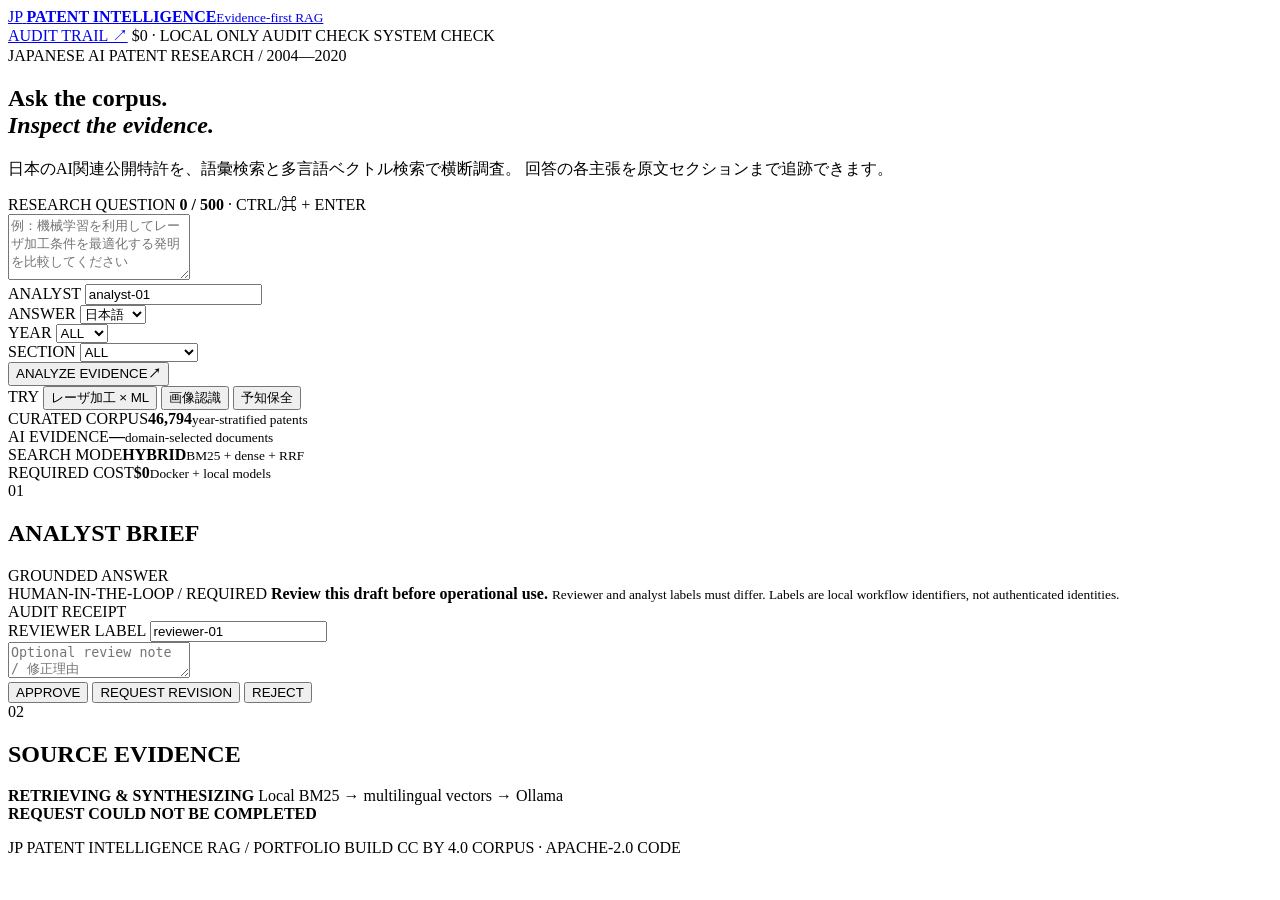
==== apps/web/index.html @ d5b279a7 "Build local Japanese patent RAG portfolio" ====
<!doctype html>
<html lang="ja">
  <head>
    <meta charset="utf-8" />
    <meta name="viewport" content="width=device-width, initial-scale=1" />
    <meta name="description" content="Local hybrid RAG for Japanese AI patent intelligence" />
    <title>JP Patent Intelligence</title>
    <link rel="icon" href="/assets/favicon.svg" type="image/svg+xml" />
    <link rel="stylesheet" href="/assets/styles.css" />
  </head>
  <body>
    <div class="noise"></div>
    <header class="topbar">
      <a class="brand" href="/" aria-label="JP Patent Intelligence home">
        <span class="brand-mark">JP</span>
        <span><strong>PATENT INTELLIGENCE</strong><small>Evidence-first RAG</small></span>
      </a>
      <div class="system-badges">
        <a class="badge audit-link" href="/audit">AUDIT TRAIL ↗</a>
        <span class="badge badge-local"><i></i> $0 · LOCAL ONLY</span>
        <span class="badge" id="auditStatus">AUDIT CHECK</span>
        <span class="badge" id="systemStatus">SYSTEM CHECK</span>
      </div>
    </header>

    <main>
      <section class="hero">
        <div class="eyebrow">JAPANESE AI PATENT RESEARCH / 2004—2020</div>
        <h1>Ask the corpus.<br /><em>Inspect the evidence.</em></h1>
        <p class="hero-copy">
          日本のAI関連公開特許を、語彙検索と多言語ベクトル検索で横断調査。
          回答の各主張を原文セクションまで追跡できます。
        </p>

        <div class="query-panel">
          <div class="query-meta">
            <label for="query">RESEARCH QUESTION</label>
            <span><b id="characterCount">0 / 500</b> · CTRL/⌘ + ENTER</span>
          </div>
          <textarea id="query" maxlength="500" rows="4" aria-keyshortcuts="Control+Enter Meta+Enter" placeholder="例：機械学習を利用してレーザ加工条件を最適化する発明を比較してください"></textarea>
          <div class="query-actions">
            <div class="filter-controls">
              <div class="language-control actor-control">
                <label for="actorId">ANALYST</label>
                <input id="actorId" maxlength="64" value="analyst-01" aria-describedby="actorHelp" />
              </div>
              <div class="language-control">
                <label for="language">ANSWER</label>
                <select id="language">
                  <option value="ja">日本語</option>
                  <option value="ko">한국어</option>
                  <option value="en">English</option>
                </select>
              </div>
              <div class="language-control">
                <label for="year">YEAR</label>
                <select id="year">
                  <option value="">ALL</option>
                  <option>2020</option><option>2017</option><option>2014</option>
                  <option>2011</option><option>2007</option><option>2004</option>
                </select>
              </div>
              <div class="language-control">
                <label for="section">SECTION</label>
                <select id="section">
                  <option value="">ALL</option>
                  <option value="abstract">ABSTRACT</option>
                  <option value="claims">CLAIMS</option>
                  <option value="技術分野">TECH FIELD</option>
                  <option value="背景技術">BACKGROUND</option>
                </select>
              </div>
            </div>
            <button class="primary-button" id="askButton">
              <span>ANALYZE EVIDENCE</span><b>↗</b>
            </button>
          </div>
        </div>

        <div class="examples" aria-label="Example questions">
          <span>TRY</span>
          <button data-query="機械学習を用いたレーザ加工技術の課題と解決手段を比較してください">レーザ加工 × ML</button>
          <button data-query="ニューラルネットワークを利用する画像認識発明にはどのような特徴がありますか">画像認識</button>
          <button data-query="予知保全における特徴量と学習モデルの利用方法を整理してください">予知保全</button>
        </div>
      </section>

      <section class="metrics" aria-label="Corpus statistics">
        <article><span>CURATED CORPUS</span><strong id="documentCount">46,794</strong><small>year-stratified patents</small></article>
        <article><span>AI EVIDENCE</span><strong id="aiDocumentCount">—</strong><small>domain-selected documents</small></article>
        <article><span>SEARCH MODE</span><strong>HYBRID</strong><small>BM25 + dense + RRF</small></article>
        <article><span>REQUIRED COST</span><strong>$0</strong><small>Docker + local models</small></article>
      </section>

      <section class="workspace hidden" id="workspace" aria-live="polite">
        <div class="workspace-head">
          <div><span class="section-number">01</span><h2>ANALYST BRIEF</h2></div>
          <div class="timing" id="timing"></div>
        </div>
        <div class="answer-card">
          <div class="answer-status"><span id="answerMode">GROUNDED ANSWER</span><span id="reviewStatus"></span><span id="modelName"></span></div>
          <div class="answer-body" id="answerBody"></div>
          <div class="review-panel hidden" id="reviewPanel">
            <div class="review-copy">
              <span>HUMAN-IN-THE-LOOP / REQUIRED</span>
              <strong>Review this draft before operational use.</strong>
              <small id="actorHelp">Reviewer and analyst labels must differ. Labels are local workflow identifiers, not authenticated identities.</small>
            </div>
            <div class="audit-receipt"><span>AUDIT RECEIPT</span><code id="auditReceipt"></code></div>
            <div class="reviewer-control">
              <label for="reviewerId">REVIEWER LABEL</label>
              <input id="reviewerId" maxlength="64" value="reviewer-01" />
            </div>
            <textarea id="reviewNotes" rows="2" maxlength="1000" placeholder="Optional review note / 修正理由"></textarea>
            <div class="review-actions">
              <button data-decision="approved">APPROVE</button>
              <button data-decision="needs_revision">REQUEST REVISION</button>
              <button data-decision="rejected">REJECT</button>
            </div>
            <div class="review-result" id="reviewResult"></div>
          </div>
          <div class="disclaimer" id="disclaimer"></div>
        </div>

        <div class="workspace-head evidence-head">
          <div><span class="section-number">02</span><h2>SOURCE EVIDENCE</h2></div>
          <div class="source-count" id="sourceCount"></div>
        </div>
        <div class="source-grid" id="sourceGrid"></div>
      </section>

      <section class="loading hidden" id="loading">
        <div class="loader-orbit"><i></i></div>
        <strong>RETRIEVING &amp; SYNTHESIZING</strong>
        <span>Local BM25 → multilingual vectors → Ollama</span>
      </section>

      <section class="error hidden" id="errorPanel">
        <strong>REQUEST COULD NOT BE COMPLETED</strong>
        <p id="errorText"></p>
      </section>
    </main>

    <dialog id="sourceDialog">
      <button class="dialog-close" id="dialogClose" aria-label="Close">×</button>
      <div id="dialogContent"></div>
    </dialog>

    <footer>
      <span>JP PATENT INTELLIGENCE RAG / PORTFOLIO BUILD</span>
      <span>CC BY 4.0 CORPUS · APACHE-2.0 CODE</span>
    </footer>
    <script src="/assets/app.js" defer></script>
  </body>
</html>
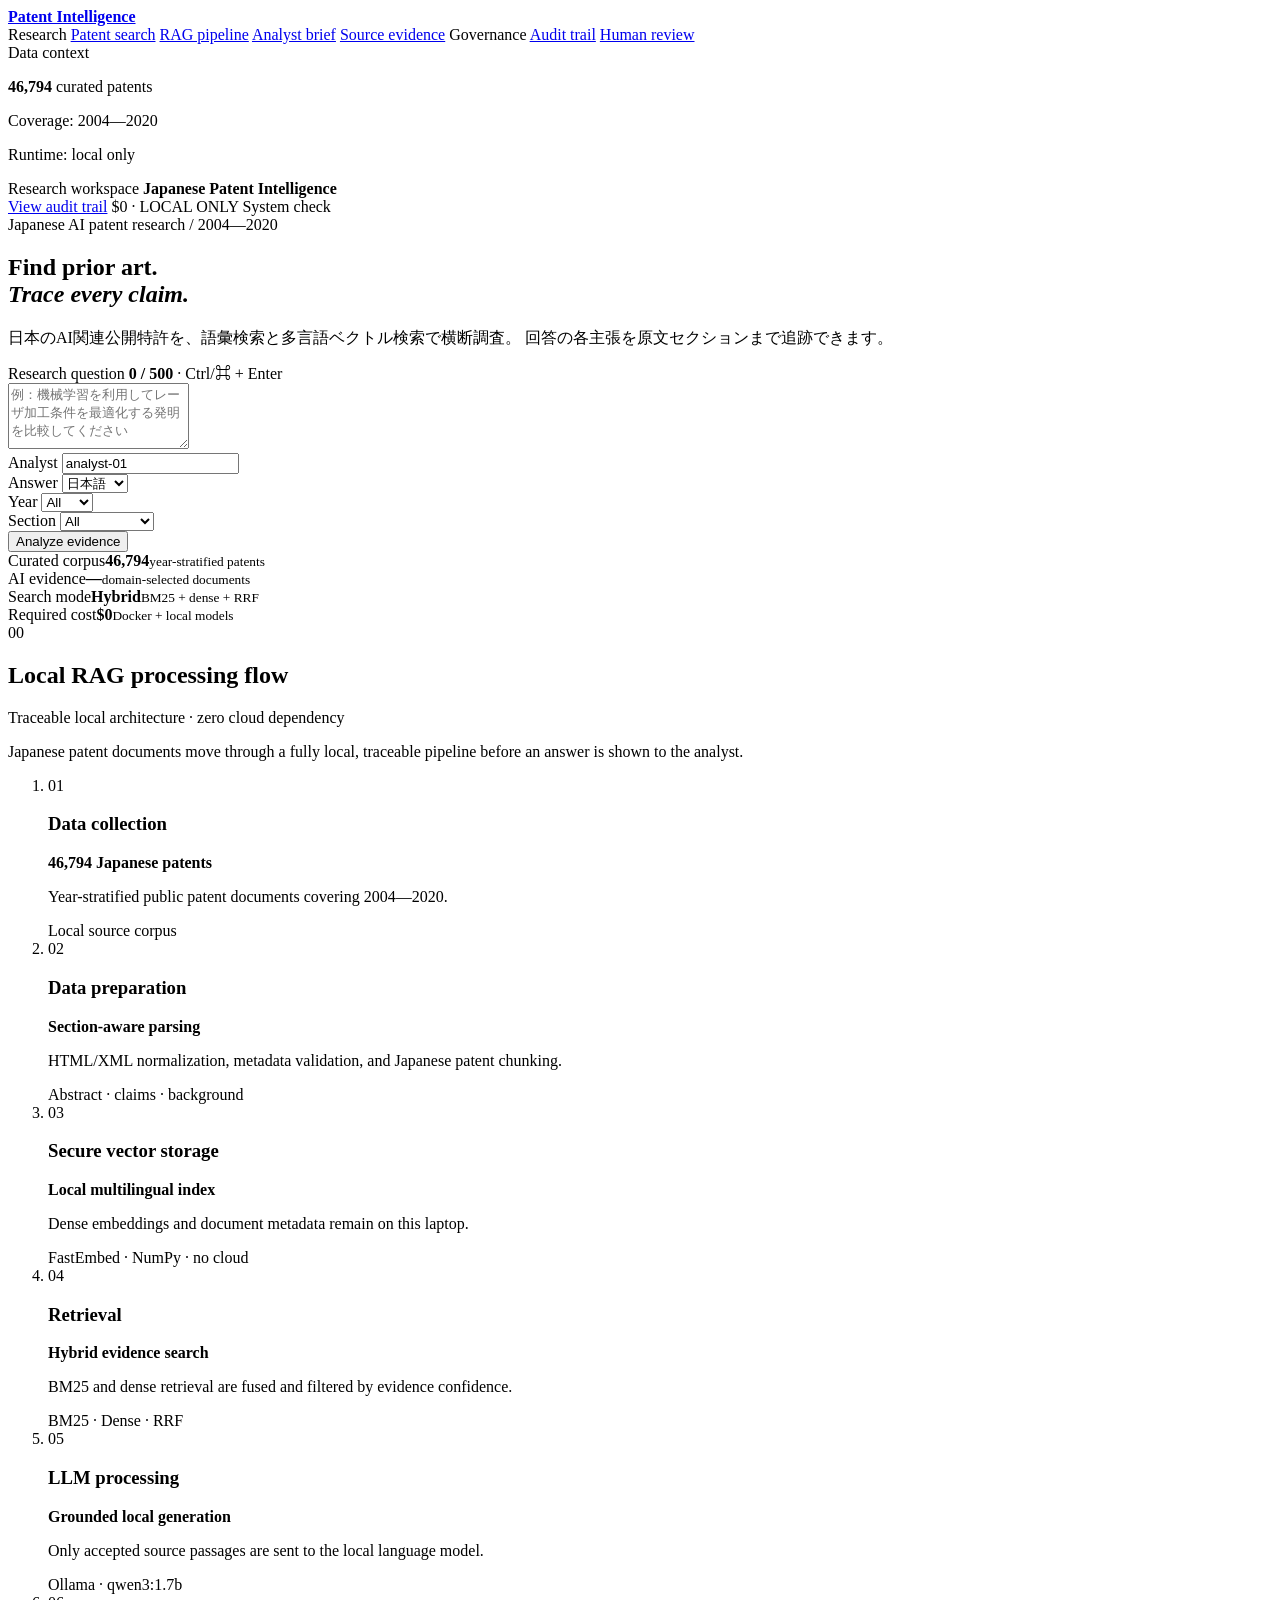
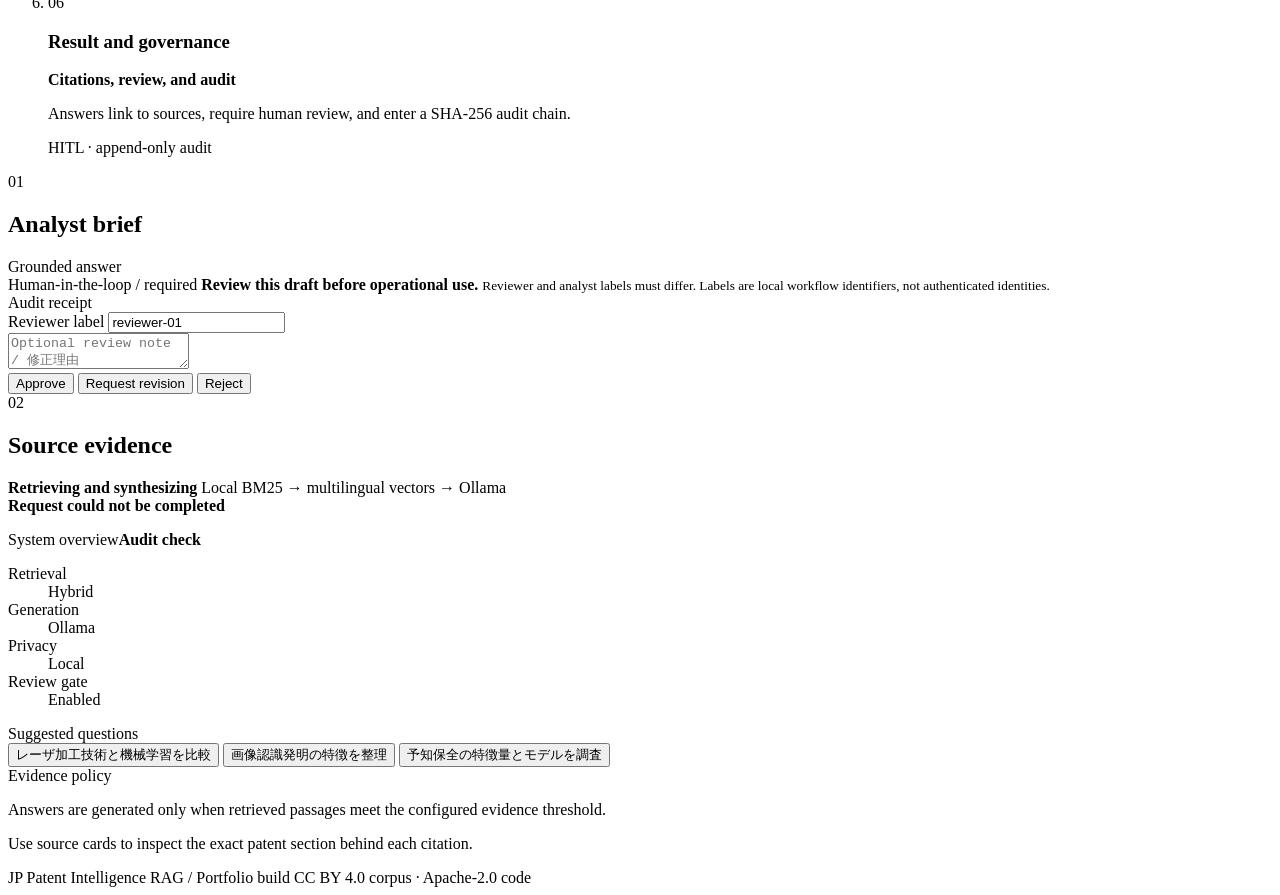
==== commit aca38a96: "Polish Japanese patent RAG portfolio" ====
--- a/apps/web/index.html
+++ b/apps/web/index.html
@@ -9,147 +9,240 @@
     <link rel="stylesheet" href="/assets/styles.css" />
   </head>
   <body>
-    <div class="noise"></div>
-    <header class="topbar">
-      <a class="brand" href="/" aria-label="JP Patent Intelligence home">
-        <span class="brand-mark">JP</span>
-        <span><strong>PATENT INTELLIGENCE</strong><small>Evidence-first RAG</small></span>
-      </a>
-      <div class="system-badges">
-        <a class="badge audit-link" href="/audit">AUDIT TRAIL ↗</a>
-        <span class="badge badge-local"><i></i> $0 · LOCAL ONLY</span>
-        <span class="badge" id="auditStatus">AUDIT CHECK</span>
-        <span class="badge" id="systemStatus">SYSTEM CHECK</span>
+    <div class="app-shell">
+      <aside class="sidebar">
+        <a class="brand" href="/" aria-label="JP Patent Intelligence home">
+          <span><strong>Patent Intelligence</strong></span>
+        </a>
+        <nav aria-label="Primary navigation">
+          <span class="nav-label">Research</span>
+          <a class="nav-item active" href="#research">Patent search</a>
+          <a class="nav-item" href="#pipeline">RAG pipeline</a>
+          <a class="nav-item" href="#results">Analyst brief</a>
+          <a class="nav-item" href="#evidence">Source evidence</a>
+          <span class="nav-label governance-label">Governance</span>
+          <a class="nav-item" href="/audit">Audit trail</a>
+          <a class="nav-item" href="#reviewPanel">Human review</a>
+        </nav>
+        <div class="sidebar-context">
+          <span>Data context</span>
+          <p><b id="sidebarDocumentCount">46,794</b> curated patents</p>
+          <p>Coverage: 2004—2020</p>
+          <p>Runtime: local only</p>
+        </div>
+      </aside>
+
+      <div class="content-shell">
+        <header class="topbar">
+          <div>
+            <span class="breadcrumb">Research workspace</span>
+            <strong>Japanese Patent Intelligence</strong>
+          </div>
+          <div class="system-badges">
+            <a class="badge audit-link" href="/audit">View audit trail</a>
+            <span class="badge badge-local"><i></i> $0 · LOCAL ONLY</span>
+            <span class="badge" id="systemStatus">System check</span>
+          </div>
+        </header>
+
+        <main>
+          <div class="main-column">
+            <section class="hero" id="research">
+              <div class="eyebrow">Japanese AI patent research / 2004—2020</div>
+              <h1>Find prior art.<br /><em>Trace every claim.</em></h1>
+              <p class="hero-copy">
+                日本のAI関連公開特許を、語彙検索と多言語ベクトル検索で横断調査。
+                回答の各主張を原文セクションまで追跡できます。
+              </p>
+
+              <div class="query-panel">
+                <div class="query-meta">
+                  <label for="query">Research question</label>
+                  <span><b id="characterCount">0 / 500</b> · Ctrl/⌘ + Enter</span>
+                </div>
+                <textarea id="query" maxlength="500" rows="4" aria-keyshortcuts="Control+Enter Meta+Enter" placeholder="例：機械学習を利用してレーザ加工条件を最適化する発明を比較してください"></textarea>
+                <div class="query-actions">
+                  <div class="filter-controls">
+                    <div class="language-control actor-control">
+                      <label for="actorId">Analyst</label>
+                      <input id="actorId" maxlength="64" value="analyst-01" aria-describedby="actorHelp" />
+                    </div>
+                    <div class="language-control">
+                      <label for="language">Answer</label>
+                      <select id="language">
+                        <option value="ja">日本語</option>
+                        <option value="ko">한국어</option>
+                        <option value="en">English</option>
+                      </select>
+                    </div>
+                    <div class="language-control">
+                      <label for="year">Year</label>
+                      <select id="year">
+                        <option value="">All</option>
+                        <option>2020</option><option>2017</option><option>2014</option>
+                        <option>2011</option><option>2007</option><option>2004</option>
+                      </select>
+                    </div>
+                    <div class="language-control">
+                      <label for="section">Section</label>
+                      <select id="section">
+                        <option value="">All</option>
+                        <option value="abstract">Abstract</option>
+                        <option value="claims">Claims</option>
+                        <option value="技術分野">Tech field</option>
+                        <option value="背景技術">Background</option>
+                      </select>
+                    </div>
+                  </div>
+                  <button class="primary-button" id="askButton"><span>Analyze evidence</span></button>
+                </div>
+              </div>
+            </section>
+
+            <section class="metrics" aria-label="Corpus statistics">
+              <article><span>Curated corpus</span><strong id="documentCount">46,794</strong><small>year-stratified patents</small></article>
+              <article><span>AI evidence</span><strong id="aiDocumentCount">—</strong><small>domain-selected documents</small></article>
+              <article><span>Search mode</span><strong>Hybrid</strong><small>BM25 + dense + RRF</small></article>
+              <article><span>Required cost</span><strong>$0</strong><small>Docker + local models</small></article>
+            </section>
+
+            <section class="pipeline-section" id="pipeline" aria-labelledby="pipelineTitle">
+              <div class="workspace-head pipeline-head">
+                <div><span class="section-number">00</span><h2 id="pipelineTitle">Local RAG processing flow</h2></div>
+                <div class="source-count">Traceable local architecture · zero cloud dependency</div>
+              </div>
+              <p class="pipeline-intro">
+                Japanese patent documents move through a fully local, traceable pipeline before an answer is shown to the analyst.
+              </p>
+              <ol class="pipeline-grid">
+                <li class="pipeline-card">
+                  <span class="step-index">01</span>
+                  <h3>Data collection</h3>
+                  <strong>46,794 Japanese patents</strong>
+                  <p>Year-stratified public patent documents covering 2004—2020.</p>
+                  <span class="step-tech">Local source corpus</span>
+                </li>
+                <li class="pipeline-card">
+                  <span class="step-index">02</span>
+                  <h3>Data preparation</h3>
+                  <strong>Section-aware parsing</strong>
+                  <p>HTML/XML normalization, metadata validation, and Japanese patent chunking.</p>
+                  <span class="step-tech">Abstract · claims · background</span>
+                </li>
+                <li class="pipeline-card">
+                  <span class="step-index">03</span>
+                  <h3>Secure vector storage</h3>
+                  <strong>Local multilingual index</strong>
+                  <p>Dense embeddings and document metadata remain on this laptop.</p>
+                  <span class="step-tech">FastEmbed · NumPy · no cloud</span>
+                </li>
+                <li class="pipeline-card">
+                  <span class="step-index">04</span>
+                  <h3>Retrieval</h3>
+                  <strong>Hybrid evidence search</strong>
+                  <p>BM25 and dense retrieval are fused and filtered by evidence confidence.</p>
+                  <span class="step-tech">BM25 · Dense · RRF</span>
+                </li>
+                <li class="pipeline-card">
+                  <span class="step-index">05</span>
+                  <h3>LLM processing</h3>
+                  <strong>Grounded local generation</strong>
+                  <p>Only accepted source passages are sent to the local language model.</p>
+                  <span class="step-tech">Ollama · qwen3:1.7b</span>
+                </li>
+                <li class="pipeline-card governance-step">
+                  <span class="step-index">06</span>
+                  <h3>Result and governance</h3>
+                  <strong>Citations, review, and audit</strong>
+                  <p>Answers link to sources, require human review, and enter a SHA-256 audit chain.</p>
+                  <span class="step-tech">HITL · append-only audit</span>
+                </li>
+              </ol>
+            </section>
+
+            <section class="workspace hidden" id="workspace" aria-live="polite">
+              <div class="workspace-head" id="results">
+                <div><span class="section-number">01</span><h2>Analyst brief</h2></div>
+                <div class="timing" id="timing"></div>
+              </div>
+              <div class="answer-card">
+                <div class="answer-status"><span id="answerMode">Grounded answer</span><span id="reviewStatus"></span><span id="modelName"></span></div>
+                <div class="answer-body" id="answerBody"></div>
+                <div class="review-panel hidden" id="reviewPanel">
+                  <div class="review-copy">
+                    <span>Human-in-the-loop / required</span>
+                    <strong>Review this draft before operational use.</strong>
+                    <small id="actorHelp">Reviewer and analyst labels must differ. Labels are local workflow identifiers, not authenticated identities.</small>
+                  </div>
+                  <div class="audit-receipt"><span>Audit receipt</span><code id="auditReceipt"></code></div>
+                  <div class="reviewer-control">
+                    <label for="reviewerId">Reviewer label</label>
+                    <input id="reviewerId" maxlength="64" value="reviewer-01" />
+                  </div>
+                  <textarea id="reviewNotes" rows="2" maxlength="1000" placeholder="Optional review note / 修正理由"></textarea>
+                  <div class="review-actions">
+                    <button data-decision="approved">Approve</button>
+                    <button data-decision="needs_revision">Request revision</button>
+                    <button data-decision="rejected">Reject</button>
+                  </div>
+                  <div class="review-result" id="reviewResult"></div>
+                </div>
+                <div class="disclaimer" id="disclaimer"></div>
+              </div>
+
+              <div class="workspace-head evidence-head" id="evidence">
+                <div><span class="section-number">02</span><h2>Source evidence</h2></div>
+                <div class="source-count" id="sourceCount"></div>
+              </div>
+              <div class="source-grid" id="sourceGrid"></div>
+            </section>
+
+            <section class="loading hidden" id="loading">
+              <div class="loader-orbit"><i></i></div>
+              <strong>Retrieving and synthesizing</strong>
+              <span>Local BM25 → multilingual vectors → Ollama</span>
+            </section>
+            <section class="error hidden" id="errorPanel">
+              <strong>Request could not be completed</strong>
+              <p id="errorText"></p>
+            </section>
+          </div>
+
+          <aside class="right-rail">
+            <section class="rail-card status-card">
+              <div class="rail-heading"><span>System overview</span><b id="auditStatus">Audit check</b></div>
+              <dl>
+                <div><dt>Retrieval</dt><dd>Hybrid</dd></div>
+                <div><dt>Generation</dt><dd>Ollama</dd></div>
+                <div><dt>Privacy</dt><dd>Local</dd></div>
+                <div><dt>Review gate</dt><dd>Enabled</dd></div>
+              </dl>
+            </section>
+            <section class="rail-card examples" aria-label="Example questions">
+              <div class="rail-heading"><span>Suggested questions</span></div>
+              <button data-query="機械学習を用いたレーザ加工技術の課題と解決手段を比較してください">レーザ加工技術と機械学習を比較</button>
+              <button data-query="ニューラルネットワークを利用する画像認識発明にはどのような特徴がありますか">画像認識発明の特徴を整理</button>
+              <button data-query="予知保全における特徴量と学習モデルの利用方法を整理してください">予知保全の特徴量とモデルを調査</button>
+            </section>
+            <section class="rail-card note-card">
+              <div class="rail-heading"><span>Evidence policy</span></div>
+              <p>Answers are generated only when retrieved passages meet the configured evidence threshold.</p>
+              <p>Use source cards to inspect the exact patent section behind each citation.</p>
+            </section>
+          </aside>
+        </main>
+
+        <footer>
+          <span>JP Patent Intelligence RAG / Portfolio build</span>
+          <span>CC BY 4.0 corpus · Apache-2.0 code</span>
+        </footer>
       </div>
-    </header>
-
-    <main>
-      <section class="hero">
-        <div class="eyebrow">JAPANESE AI PATENT RESEARCH / 2004—2020</div>
-        <h1>Ask the corpus.<br /><em>Inspect the evidence.</em></h1>
-        <p class="hero-copy">
-          日本のAI関連公開特許を、語彙検索と多言語ベクトル検索で横断調査。
-          回答の各主張を原文セクションまで追跡できます。
-        </p>
-
-        <div class="query-panel">
-          <div class="query-meta">
-            <label for="query">RESEARCH QUESTION</label>
-            <span><b id="characterCount">0 / 500</b> · CTRL/⌘ + ENTER</span>
-          </div>
-          <textarea id="query" maxlength="500" rows="4" aria-keyshortcuts="Control+Enter Meta+Enter" placeholder="例：機械学習を利用してレーザ加工条件を最適化する発明を比較してください"></textarea>
-          <div class="query-actions">
-            <div class="filter-controls">
-              <div class="language-control actor-control">
-                <label for="actorId">ANALYST</label>
-                <input id="actorId" maxlength="64" value="analyst-01" aria-describedby="actorHelp" />
-              </div>
-              <div class="language-control">
-                <label for="language">ANSWER</label>
-                <select id="language">
-                  <option value="ja">日本語</option>
-                  <option value="ko">한국어</option>
-                  <option value="en">English</option>
-                </select>
-              </div>
-              <div class="language-control">
-                <label for="year">YEAR</label>
-                <select id="year">
-                  <option value="">ALL</option>
-                  <option>2020</option><option>2017</option><option>2014</option>
-                  <option>2011</option><option>2007</option><option>2004</option>
-                </select>
-              </div>
-              <div class="language-control">
-                <label for="section">SECTION</label>
-                <select id="section">
-                  <option value="">ALL</option>
-                  <option value="abstract">ABSTRACT</option>
-                  <option value="claims">CLAIMS</option>
-                  <option value="技術分野">TECH FIELD</option>
-                  <option value="背景技術">BACKGROUND</option>
-                </select>
-              </div>
-            </div>
-            <button class="primary-button" id="askButton">
-              <span>ANALYZE EVIDENCE</span><b>↗</b>
-            </button>
-          </div>
-        </div>
-
-        <div class="examples" aria-label="Example questions">
-          <span>TRY</span>
-          <button data-query="機械学習を用いたレーザ加工技術の課題と解決手段を比較してください">レーザ加工 × ML</button>
-          <button data-query="ニューラルネットワークを利用する画像認識発明にはどのような特徴がありますか">画像認識</button>
-          <button data-query="予知保全における特徴量と学習モデルの利用方法を整理してください">予知保全</button>
-        </div>
-      </section>
-
-      <section class="metrics" aria-label="Corpus statistics">
-        <article><span>CURATED CORPUS</span><strong id="documentCount">46,794</strong><small>year-stratified patents</small></article>
-        <article><span>AI EVIDENCE</span><strong id="aiDocumentCount">—</strong><small>domain-selected documents</small></article>
-        <article><span>SEARCH MODE</span><strong>HYBRID</strong><small>BM25 + dense + RRF</small></article>
-        <article><span>REQUIRED COST</span><strong>$0</strong><small>Docker + local models</small></article>
-      </section>
-
-      <section class="workspace hidden" id="workspace" aria-live="polite">
-        <div class="workspace-head">
-          <div><span class="section-number">01</span><h2>ANALYST BRIEF</h2></div>
-          <div class="timing" id="timing"></div>
-        </div>
-        <div class="answer-card">
-          <div class="answer-status"><span id="answerMode">GROUNDED ANSWER</span><span id="reviewStatus"></span><span id="modelName"></span></div>
-          <div class="answer-body" id="answerBody"></div>
-          <div class="review-panel hidden" id="reviewPanel">
-            <div class="review-copy">
-              <span>HUMAN-IN-THE-LOOP / REQUIRED</span>
-              <strong>Review this draft before operational use.</strong>
-              <small id="actorHelp">Reviewer and analyst labels must differ. Labels are local workflow identifiers, not authenticated identities.</small>
-            </div>
-            <div class="audit-receipt"><span>AUDIT RECEIPT</span><code id="auditReceipt"></code></div>
-            <div class="reviewer-control">
-              <label for="reviewerId">REVIEWER LABEL</label>
-              <input id="reviewerId" maxlength="64" value="reviewer-01" />
-            </div>
-            <textarea id="reviewNotes" rows="2" maxlength="1000" placeholder="Optional review note / 修正理由"></textarea>
-            <div class="review-actions">
-              <button data-decision="approved">APPROVE</button>
-              <button data-decision="needs_revision">REQUEST REVISION</button>
-              <button data-decision="rejected">REJECT</button>
-            </div>
-            <div class="review-result" id="reviewResult"></div>
-          </div>
-          <div class="disclaimer" id="disclaimer"></div>
-        </div>
-
-        <div class="workspace-head evidence-head">
-          <div><span class="section-number">02</span><h2>SOURCE EVIDENCE</h2></div>
-          <div class="source-count" id="sourceCount"></div>
-        </div>
-        <div class="source-grid" id="sourceGrid"></div>
-      </section>
-
-      <section class="loading hidden" id="loading">
-        <div class="loader-orbit"><i></i></div>
-        <strong>RETRIEVING &amp; SYNTHESIZING</strong>
-        <span>Local BM25 → multilingual vectors → Ollama</span>
-      </section>
-
-      <section class="error hidden" id="errorPanel">
-        <strong>REQUEST COULD NOT BE COMPLETED</strong>
-        <p id="errorText"></p>
-      </section>
-    </main>
+    </div>
 
     <dialog id="sourceDialog">
       <button class="dialog-close" id="dialogClose" aria-label="Close">×</button>
       <div id="dialogContent"></div>
     </dialog>
-
-    <footer>
-      <span>JP PATENT INTELLIGENCE RAG / PORTFOLIO BUILD</span>
-      <span>CC BY 4.0 CORPUS · APACHE-2.0 CODE</span>
-    </footer>
     <script src="/assets/app.js" defer></script>
   </body>
 </html>
